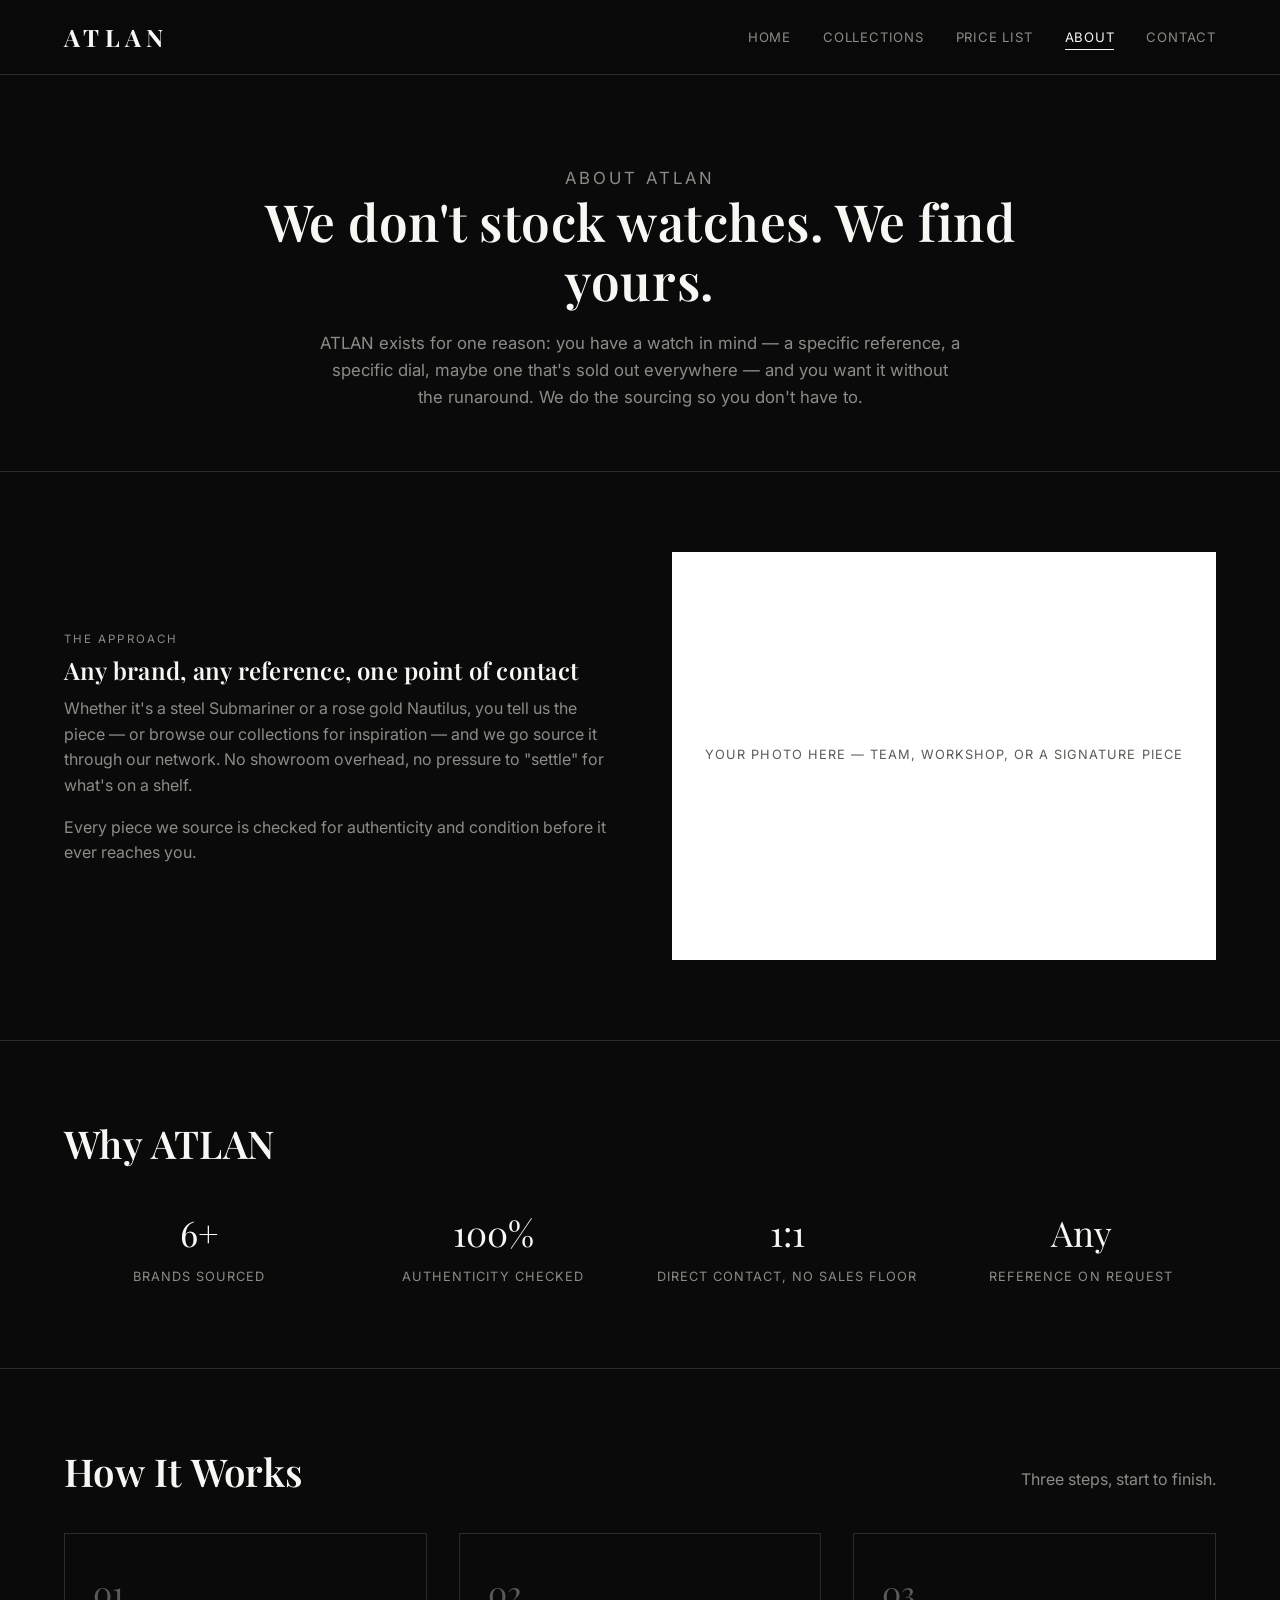
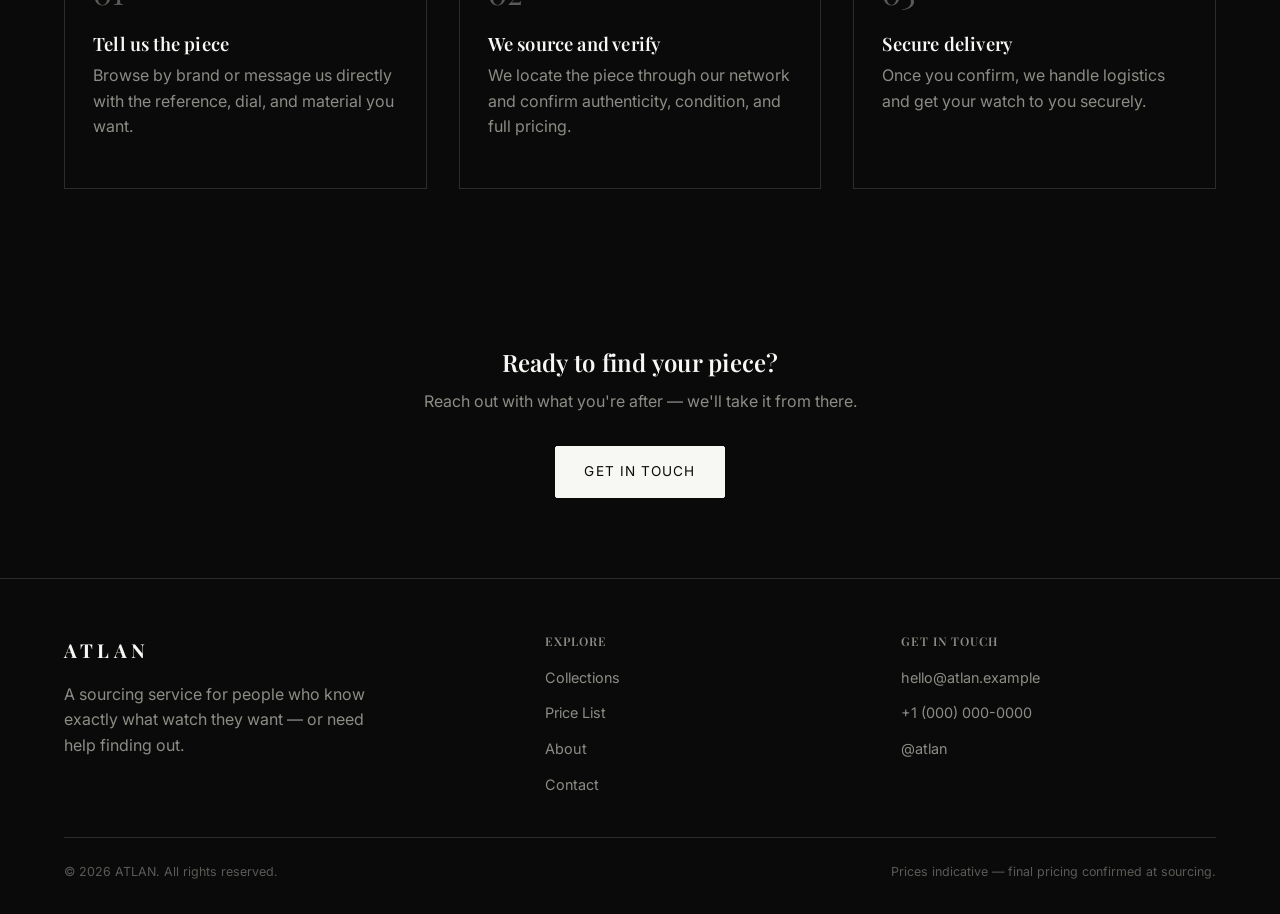
==== about.html @ c1b2b780 "Build ATLAN watch sourcing website Static HTML/CSS/JS site: home, per-brand catalog with price/mater" ====
<!DOCTYPE html>
<html lang="en">
<head>
<meta charset="UTF-8" />
<meta name="viewport" content="width=device-width, initial-scale=1.0" />
<title>About | ATLAN</title>
<meta name="description" content="ATLAN is a watch sourcing service — tell us the piece, we find it." />
<link rel="preconnect" href="https://fonts.googleapis.com" />
<link rel="preconnect" href="https://fonts.gstatic.com" crossorigin />
<link href="https://fonts.googleapis.com/css2?family=Playfair+Display:wght@600;700&family=Inter:wght@400;500;600&display=swap" rel="stylesheet" />
<link rel="stylesheet" href="css/style.css" />
</head>
<body data-page="about">

<header class="site-header">
  <nav class="nav">
    <a href="index.html" class="logo">ATLAN</a>
    <ul class="nav-links">
      <li><a href="index.html" data-nav="home">Home</a></li>
      <li><a href="catalog.html" data-nav="catalog">Collections</a></li>
      <li><a href="pricelist.html" data-nav="pricelist">Price List</a></li>
      <li><a href="about.html" data-nav="about">About</a></li>
      <li><a href="contact.html" data-nav="contact">Contact</a></li>
    </ul>
    <button class="nav-toggle" aria-label="Toggle menu" aria-expanded="false">&#9776;</button>
  </nav>
</header>

<main>
  <section class="about-hero">
    <div class="container">
      <p class="eyebrow">About ATLAN</p>
      <h1>We don't stock watches. We find yours.</h1>
      <p>ATLAN exists for one reason: you have a watch in mind — a specific reference, a specific dial, maybe one that's sold out everywhere — and you want it without the runaround. We do the sourcing so you don't have to.</p>
    </div>
  </section>

  <section>
    <div class="container">
      <div class="two-col">
        <div>
          <p class="eyebrow">The Approach</p>
          <h2>Any brand, any reference, one point of contact</h2>
          <p>Whether it's a steel Submariner or a rose gold Nautilus, you tell us the piece — or browse our collections for inspiration — and we go source it through our network. No showroom overhead, no pressure to "settle" for what's on a shelf.</p>
          <p>Every piece we source is checked for authenticity and condition before it ever reaches you.</p>
        </div>
        <div class="media-block">Your photo here — team, workshop, or a signature piece</div>
      </div>
    </div>
  </section>

  <section>
    <div class="container">
      <div class="section-head">
        <h2>Why ATLAN</h2>
      </div>
      <div class="trust-grid">
        <div>
          <div class="stat-num">6+</div>
          <div class="stat-label">Brands Sourced</div>
        </div>
        <div>
          <div class="stat-num">100%</div>
          <div class="stat-label">Authenticity Checked</div>
        </div>
        <div>
          <div class="stat-num">1:1</div>
          <div class="stat-label">Direct Contact, No Sales Floor</div>
        </div>
        <div>
          <div class="stat-num">Any</div>
          <div class="stat-label">Reference On Request</div>
        </div>
      </div>
    </div>
  </section>

  <section style="border-bottom:none;">
    <div class="container">
      <div class="section-head">
        <h2>How It Works</h2>
        <p>Three steps, start to finish.</p>
      </div>
      <div class="steps">
        <div class="step">
          <div class="step__num">01</div>
          <h3>Tell us the piece</h3>
          <p>Browse by brand or message us directly with the reference, dial, and material you want.</p>
        </div>
        <div class="step">
          <div class="step__num">02</div>
          <h3>We source and verify</h3>
          <p>We locate the piece through our network and confirm authenticity, condition, and full pricing.</p>
        </div>
        <div class="step">
          <div class="step__num">03</div>
          <h3>Secure delivery</h3>
          <p>Once you confirm, we handle logistics and get your watch to you securely.</p>
        </div>
      </div>
    </div>
  </section>

  <section style="text-align:center;border-bottom:none;">
    <div class="container">
      <h2>Ready to find your piece?</h2>
      <p style="max-width:480px;margin:0 auto 32px;">Reach out with what you're after — we'll take it from there.</p>
      <a href="contact.html" class="btn btn-solid">Get In Touch</a>
    </div>
  </section>
</main>

<footer class="site-footer">
  <div class="container">
    <div class="footer-grid">
      <div>
        <span class="logo" style="font-size:1.2rem;">ATLAN</span>
        <p style="margin-top:16px;max-width:320px;">A sourcing service for people who know exactly what watch they want — or need help finding out.</p>
      </div>
      <div>
        <h4>Explore</h4>
        <ul class="footer-links">
          <li><a href="catalog.html">Collections</a></li>
          <li><a href="pricelist.html">Price List</a></li>
          <li><a href="about.html">About</a></li>
          <li><a href="contact.html">Contact</a></li>
        </ul>
      </div>
      <div>
        <h4>Get in Touch</h4>
        <ul class="footer-links">
          <li><a data-site-email href="#"></a></li>
          <li><a data-site-phone href="#"></a></li>
          <li><a data-site-instagram href="#" target="_blank" rel="noopener"></a></li>
        </ul>
      </div>
    </div>
    <div class="footer-bottom">
      <span>&copy; <span data-site-year></span> ATLAN. All rights reserved.</span>
      <span>Prices indicative — final pricing confirmed at sourcing.</span>
    </div>
  </div>
</footer>

<script src="js/data.js"></script>
<script src="js/main.js"></script>
</body>
</html>
---- css/style.css ----
/* ============================================================
   ATLAN — stylesheet. Strict black & white palette to match the
   brand's Instagram identity (white text on black).
   ============================================================ */

:root {
  --black: #0a0a0a;
  --near-black: #141414;
  --charcoal: #1f1f1f;
  --line: #2c2c2c;
  --white: #f7f7f4;
  --pure-white: #ffffff;
  --grey-400: #8c8c86;
  --grey-600: #5a5a56;
  --max-width: 1200px;
  --radius: 2px;
  --font-display: "Playfair Display", Georgia, "Times New Roman", serif;
  --font-body: "Inter", -apple-system, BlinkMacSystemFont, "Segoe UI", sans-serif;
}

* {
  box-sizing: border-box;
}

html {
  scroll-behavior: smooth;
}

body {
  margin: 0;
  background: var(--black);
  color: var(--white);
  font-family: var(--font-body);
  font-size: 16px;
  line-height: 1.6;
  -webkit-font-smoothing: antialiased;
}

img,
svg {
  max-width: 100%;
  display: block;
}

a {
  color: inherit;
  text-decoration: none;
}

h1,
h2,
h3,
h4 {
  font-family: var(--font-display);
  font-weight: 600;
  line-height: 1.15;
  margin: 0 0 0.5em;
  letter-spacing: 0.01em;
}

p {
  margin: 0 0 1em;
  color: var(--grey-400);
}

.container {
  max-width: var(--max-width);
  margin: 0 auto;
  padding: 0 24px;
}

.eyebrow {
  text-transform: uppercase;
  letter-spacing: 0.18em;
  font-size: 0.72rem;
  color: var(--grey-400);
  margin-bottom: 0.75em;
}

.btn {
  display: inline-flex;
  align-items: center;
  gap: 8px;
  padding: 14px 28px;
  border: 1px solid var(--white);
  background: transparent;
  color: var(--white);
  font-family: var(--font-body);
  font-size: 0.85rem;
  letter-spacing: 0.08em;
  text-transform: uppercase;
  cursor: pointer;
  transition: background 0.2s ease, color 0.2s ease;
  border-radius: var(--radius);
}
.btn:hover {
  background: var(--white);
  color: var(--black);
}
.btn-solid {
  background: var(--white);
  color: var(--black);
}
.btn-solid:hover {
  background: var(--grey-400);
  border-color: var(--grey-400);
}
.btn-block {
  width: 100%;
  justify-content: center;
}

/* ---------------- Header / Nav ---------------- */

.site-header {
  position: sticky;
  top: 0;
  z-index: 50;
  background: rgba(10, 10, 10, 0.92);
  backdrop-filter: blur(6px);
  border-bottom: 1px solid var(--line);
}

.nav {
  display: flex;
  align-items: center;
  justify-content: space-between;
  padding: 18px 24px;
  max-width: var(--max-width);
  margin: 0 auto;
}

.logo {
  font-family: var(--font-display);
  font-size: 1.5rem;
  letter-spacing: 0.22em;
  font-weight: 700;
  color: var(--white);
}

.nav-links {
  display: flex;
  align-items: center;
  gap: 32px;
  list-style: none;
  margin: 0;
  padding: 0;
}

.nav-links a {
  font-size: 0.82rem;
  letter-spacing: 0.06em;
  text-transform: uppercase;
  color: var(--grey-400);
  padding-bottom: 4px;
  border-bottom: 1px solid transparent;
  transition: color 0.2s ease, border-color 0.2s ease;
}
.nav-links a:hover,
.nav-links a.is-active {
  color: var(--white);
  border-color: var(--white);
}

.nav-toggle {
  display: none;
  background: none;
  border: 1px solid var(--line);
  color: var(--white);
  width: 40px;
  height: 40px;
  align-items: center;
  justify-content: center;
  cursor: pointer;
}

/* ---------------- Hero ---------------- */

.hero {
  padding: 120px 24px 90px;
  text-align: center;
  border-bottom: 1px solid var(--line);
}

.hero__eyebrow {
  color: var(--grey-400);
  text-transform: uppercase;
  letter-spacing: 0.25em;
  font-size: 0.75rem;
  margin-bottom: 20px;
}

.hero h1 {
  font-size: clamp(2.4rem, 5vw, 4.2rem);
  max-width: 900px;
  margin: 0 auto 24px;
}

.hero p {
  max-width: 560px;
  margin: 0 auto 36px;
  font-size: 1.05rem;
}

.hero__actions {
  display: flex;
  gap: 16px;
  justify-content: center;
  flex-wrap: wrap;
}

/* ---------------- Sections ---------------- */

section {
  padding: 80px 0;
  border-bottom: 1px solid var(--line);
}
section:last-of-type {
  border-bottom: none;
}

.section-head {
  display: flex;
  align-items: flex-end;
  justify-content: space-between;
  gap: 24px;
  margin-bottom: 40px;
  flex-wrap: wrap;
}

.section-head h2 {
  font-size: clamp(1.8rem, 3vw, 2.4rem);
  margin: 0;
}

.section-head p {
  margin: 0;
  max-width: 460px;
}

/* ---------------- Brand grid ---------------- */

.brand-grid {
  display: grid;
  grid-template-columns: repeat(3, 1fr);
  gap: 1px;
  background: var(--line);
  border: 1px solid var(--line);
}

.brand-tile {
  background: var(--black);
  padding: 48px 32px;
  display: flex;
  flex-direction: column;
  gap: 10px;
  min-height: 200px;
  transition: background 0.25s ease;
}
.brand-tile:hover {
  background: var(--near-black);
}
.brand-tile__name {
  font-family: var(--font-display);
  font-size: 1.5rem;
  color: var(--white);
}
.brand-tile__blurb {
  color: var(--grey-400);
  font-size: 0.9rem;
  flex: 1;
}
.brand-tile__cta {
  font-size: 0.78rem;
  letter-spacing: 0.06em;
  text-transform: uppercase;
  color: var(--white);
  margin-top: auto;
}

/* ---------------- Watch cards ---------------- */

.watch-grid {
  display: grid;
  grid-template-columns: repeat(auto-fill, minmax(260px, 1fr));
  gap: 28px;
}

.watch-card {
  background: var(--near-black);
  border: 1px solid var(--line);
  overflow: hidden;
  display: flex;
  flex-direction: column;
}

.watch-card__media {
  background: var(--pure-white);
  aspect-ratio: 1 / 1;
  display: block;
  padding: 16px;
}

.watch-card__body {
  padding: 20px;
  flex: 1;
  display: flex;
  flex-direction: column;
}

.watch-card__brand {
  text-transform: uppercase;
  letter-spacing: 0.1em;
  font-size: 0.7rem;
  color: var(--grey-400);
  margin: 0 0 4px;
}

.watch-card__model {
  font-size: 1.1rem;
  margin: 0 0 8px;
}
.watch-card__model a:hover {
  text-decoration: underline;
}

.watch-card__meta {
  font-size: 0.82rem;
  color: var(--grey-400);
  margin: 0 0 12px;
}

.watch-card__price {
  margin: auto 0 0;
  font-family: var(--font-display);
  font-size: 1.15rem;
  color: var(--white);
}

/* ---------------- Process / about steps ---------------- */

.steps {
  display: grid;
  grid-template-columns: repeat(3, 1fr);
  gap: 32px;
}

.step {
  border: 1px solid var(--line);
  padding: 32px 28px;
}
.step__num {
  font-family: var(--font-display);
  font-size: 2rem;
  color: var(--grey-600);
  margin-bottom: 16px;
}
.step h3 {
  font-size: 1.15rem;
}

/* ---------------- Catalog layout ---------------- */

.catalog-hero {
  padding: 64px 0 32px;
  border-bottom: 1px solid var(--line);
}

.brand-nav {
  display: flex;
  gap: 10px;
  flex-wrap: wrap;
  margin-top: 24px;
}

.chip {
  border: 1px solid var(--line);
  padding: 8px 16px;
  font-size: 0.78rem;
  letter-spacing: 0.05em;
  text-transform: uppercase;
  color: var(--grey-400);
  border-radius: var(--radius);
}
.chip:hover {
  color: var(--white);
  border-color: var(--white);
}
.chip.is-active {
  background: var(--white);
  color: var(--black);
  border-color: var(--white);
}

.catalog-layout {
  display: grid;
  grid-template-columns: 260px 1fr;
  gap: 48px;
  align-items: start;
  padding-top: 48px;
}

.filters {
  position: sticky;
  top: 100px;
  border: 1px solid var(--line);
  padding: 24px;
}

.filters h4 {
  font-size: 0.75rem;
  text-transform: uppercase;
  letter-spacing: 0.1em;
  color: var(--grey-400);
  margin: 24px 0 12px;
}
.filters h4:first-child {
  margin-top: 0;
}

.filter-group {
  display: flex;
  flex-direction: column;
  gap: 10px;
}

.filter-option {
  display: flex;
  align-items: center;
  gap: 10px;
  font-size: 0.88rem;
  color: var(--grey-400);
  cursor: pointer;
}
.filter-option:hover {
  color: var(--white);
}
.filter-option input {
  accent-color: var(--white);
}
.filter-option .swatch {
  width: 14px;
  height: 14px;
  border-radius: 50%;
  border: 1px solid var(--line);
  display: inline-block;
}

.clear-filters {
  margin-top: 24px;
  background: none;
  border: none;
  color: var(--grey-400);
  text-decoration: underline;
  font-size: 0.82rem;
  cursor: pointer;
  padding: 0;
}
.clear-filters:hover {
  color: var(--white);
}

.catalog-toolbar {
  display: flex;
  align-items: center;
  justify-content: space-between;
  margin-bottom: 24px;
  gap: 16px;
  flex-wrap: wrap;
}

.result-count {
  font-size: 0.85rem;
  color: var(--grey-400);
}

select {
  background: var(--near-black);
  color: var(--white);
  border: 1px solid var(--line);
  padding: 10px 14px;
  font-family: var(--font-body);
  font-size: 0.85rem;
  border-radius: var(--radius);
}

.empty-state {
  border: 1px dashed var(--line);
  padding: 48px 24px;
  text-align: center;
  color: var(--grey-400);
}

/* ---------------- Watch detail ---------------- */

.watch-detail {
  display: grid;
  grid-template-columns: 1fr 1fr;
  gap: 64px;
  padding: 64px 0;
  align-items: start;
}

.watch-detail__media {
  background: var(--pure-white);
  padding: 40px;
  aspect-ratio: 1 / 1;
}

.watch-detail__brand {
  text-transform: uppercase;
  letter-spacing: 0.1em;
  font-size: 0.78rem;
  color: var(--grey-400);
}

.watch-detail h1 {
  font-size: clamp(1.9rem, 3vw, 2.6rem);
  margin: 8px 0 4px;
}

.watch-detail__reference {
  color: var(--grey-600);
  font-size: 0.85rem;
  margin-bottom: 24px;
}

.watch-detail__price {
  font-family: var(--font-display);
  font-size: 1.8rem;
  color: var(--white);
  margin-bottom: 24px;
}

.specs {
  display: grid;
  grid-template-columns: 1fr 1fr;
  gap: 16px 24px;
  margin: 24px 0 32px;
  padding: 24px 0;
  border-top: 1px solid var(--line);
  border-bottom: 1px solid var(--line);
}
.specs dt {
  font-size: 0.7rem;
  text-transform: uppercase;
  letter-spacing: 0.08em;
  color: var(--grey-600);
  margin-bottom: 4px;
}
.specs dd {
  margin: 0;
  color: var(--white);
  font-size: 0.95rem;
}

.watch-detail__note {
  font-size: 0.82rem;
  color: var(--grey-600);
  border-left: 2px solid var(--line);
  padding-left: 14px;
  margin-top: 28px;
}

/* ---------------- Price list ---------------- */

.price-toolbar {
  display: flex;
  gap: 16px;
  flex-wrap: wrap;
  margin-bottom: 32px;
  align-items: center;
}

.price-toolbar input[type="text"] {
  background: var(--near-black);
  border: 1px solid var(--line);
  color: var(--white);
  padding: 10px 14px;
  font-family: var(--font-body);
  font-size: 0.85rem;
  border-radius: var(--radius);
  min-width: 220px;
  flex: 1;
}

.price-table-wrap {
  overflow-x: auto;
  border: 1px solid var(--line);
}

table.price-table {
  width: 100%;
  border-collapse: collapse;
  min-width: 700px;
}

.price-table th,
.price-table td {
  text-align: left;
  padding: 14px 18px;
  border-bottom: 1px solid var(--line);
  font-size: 0.9rem;
}

.price-table th {
  text-transform: uppercase;
  letter-spacing: 0.06em;
  font-size: 0.7rem;
  color: var(--grey-400);
  background: var(--near-black);
}

.price-table td.num {
  text-align: right;
  font-family: var(--font-display);
  color: var(--white);
}

.price-table tbody tr:hover {
  background: var(--near-black);
}

.price-note {
  margin-top: 24px;
  font-size: 0.82rem;
  color: var(--grey-600);
}

/* ---------------- About ---------------- */

.about-hero {
  padding: 90px 0 60px;
  text-align: center;
  border-bottom: 1px solid var(--line);
}
.about-hero h1 {
  font-size: clamp(2.2rem, 4vw, 3.4rem);
  max-width: 800px;
  margin: 0 auto 20px;
}
.about-hero p {
  max-width: 640px;
  margin: 0 auto;
  font-size: 1.05rem;
}

.two-col {
  display: grid;
  grid-template-columns: 1fr 1fr;
  gap: 64px;
  align-items: center;
}
.two-col img,
.two-col .media-block {
  background: var(--pure-white);
  aspect-ratio: 4 / 3;
}
.media-block {
  display: flex;
  align-items: center;
  justify-content: center;
  color: var(--grey-600);
  font-size: 0.8rem;
  text-transform: uppercase;
  letter-spacing: 0.08em;
  text-align: center;
  padding: 24px;
}

.trust-grid {
  display: grid;
  grid-template-columns: repeat(4, 1fr);
  gap: 24px;
  text-align: center;
}
.trust-grid .stat-num {
  font-family: var(--font-display);
  font-size: 2.2rem;
  color: var(--white);
}
.trust-grid .stat-label {
  font-size: 0.8rem;
  text-transform: uppercase;
  letter-spacing: 0.08em;
  color: var(--grey-400);
  margin-top: 6px;
}

/* ---------------- Contact ---------------- */

.contact-layout {
  display: grid;
  grid-template-columns: 1fr 1.2fr;
  gap: 64px;
  padding: 80px 0;
}

.contact-info h1 {
  font-size: clamp(1.9rem, 3vw, 2.6rem);
}

.contact-channels {
  margin-top: 32px;
  display: flex;
  flex-direction: column;
  gap: 20px;
}
.contact-channel {
  border-top: 1px solid var(--line);
  padding-top: 16px;
}
.contact-channel h4 {
  font-size: 0.75rem;
  text-transform: uppercase;
  letter-spacing: 0.08em;
  color: var(--grey-400);
  margin-bottom: 6px;
}
.contact-channel a,
.contact-channel span {
  font-size: 1.05rem;
  color: var(--white);
}
.contact-channel a:hover {
  text-decoration: underline;
}

.form-grid {
  display: grid;
  grid-template-columns: 1fr 1fr;
  gap: 20px;
}
.form-grid .full {
  grid-column: 1 / -1;
}

.field {
  display: flex;
  flex-direction: column;
  gap: 8px;
}
.field label {
  font-size: 0.78rem;
  text-transform: uppercase;
  letter-spacing: 0.06em;
  color: var(--grey-400);
}
.field input,
.field textarea,
.field select {
  background: var(--near-black);
  border: 1px solid var(--line);
  color: var(--white);
  padding: 12px 14px;
  font-family: var(--font-body);
  font-size: 0.95rem;
  border-radius: var(--radius);
  resize: vertical;
}
.field input:focus,
.field textarea:focus,
.field select:focus {
  outline: 1px solid var(--white);
}

.form-success {
  margin-top: 16px;
  padding: 14px 18px;
  border: 1px solid var(--line);
  background: var(--near-black);
  font-size: 0.9rem;
  color: var(--white);
}

/* ---------------- Footer ---------------- */

.site-footer {
  border-top: 1px solid var(--line);
  padding: 56px 0 32px;
}

.footer-grid {
  display: grid;
  grid-template-columns: 1.4fr 1fr 1fr;
  gap: 40px;
  margin-bottom: 40px;
}

.footer-grid h4 {
  font-size: 0.75rem;
  text-transform: uppercase;
  letter-spacing: 0.08em;
  color: var(--grey-400);
  margin-bottom: 16px;
}

.footer-links {
  list-style: none;
  padding: 0;
  margin: 0;
  display: flex;
  flex-direction: column;
  gap: 10px;
}
.footer-links a {
  color: var(--grey-400);
  font-size: 0.9rem;
}
.footer-links a:hover {
  color: var(--white);
}

.footer-bottom {
  border-top: 1px solid var(--line);
  padding-top: 24px;
  display: flex;
  justify-content: space-between;
  flex-wrap: wrap;
  gap: 12px;
  font-size: 0.78rem;
  color: var(--grey-600);
}

/* ---------------- Responsive ---------------- */

@media (max-width: 900px) {
  .brand-grid {
    grid-template-columns: repeat(2, 1fr);
  }
  .steps {
    grid-template-columns: 1fr;
  }
  .catalog-layout {
    grid-template-columns: 1fr;
  }
  .filters {
    position: static;
  }
  .watch-detail {
    grid-template-columns: 1fr;
    gap: 32px;
  }
  .two-col {
    grid-template-columns: 1fr;
    gap: 32px;
  }
  .trust-grid {
    grid-template-columns: repeat(2, 1fr);
    gap: 32px;
  }
  .contact-layout {
    grid-template-columns: 1fr;
    gap: 40px;
  }
  .footer-grid {
    grid-template-columns: 1fr;
  }
}

@media (max-width: 640px) {
  .nav-toggle {
    display: flex;
  }
  .nav-links {
    position: absolute;
    top: 100%;
    left: 0;
    right: 0;
    background: var(--black);
    border-bottom: 1px solid var(--line);
    flex-direction: column;
    align-items: flex-start;
    gap: 0;
    max-height: 0;
    overflow: hidden;
    transition: max-height 0.25s ease;
  }
  .nav-links.is-open {
    max-height: 400px;
  }
  .nav-links a {
    width: 100%;
    padding: 16px 24px;
    border-bottom: 1px solid var(--line);
  }
  .brand-grid {
    grid-template-columns: 1fr;
  }
  .form-grid {
    grid-template-columns: 1fr;
  }
}
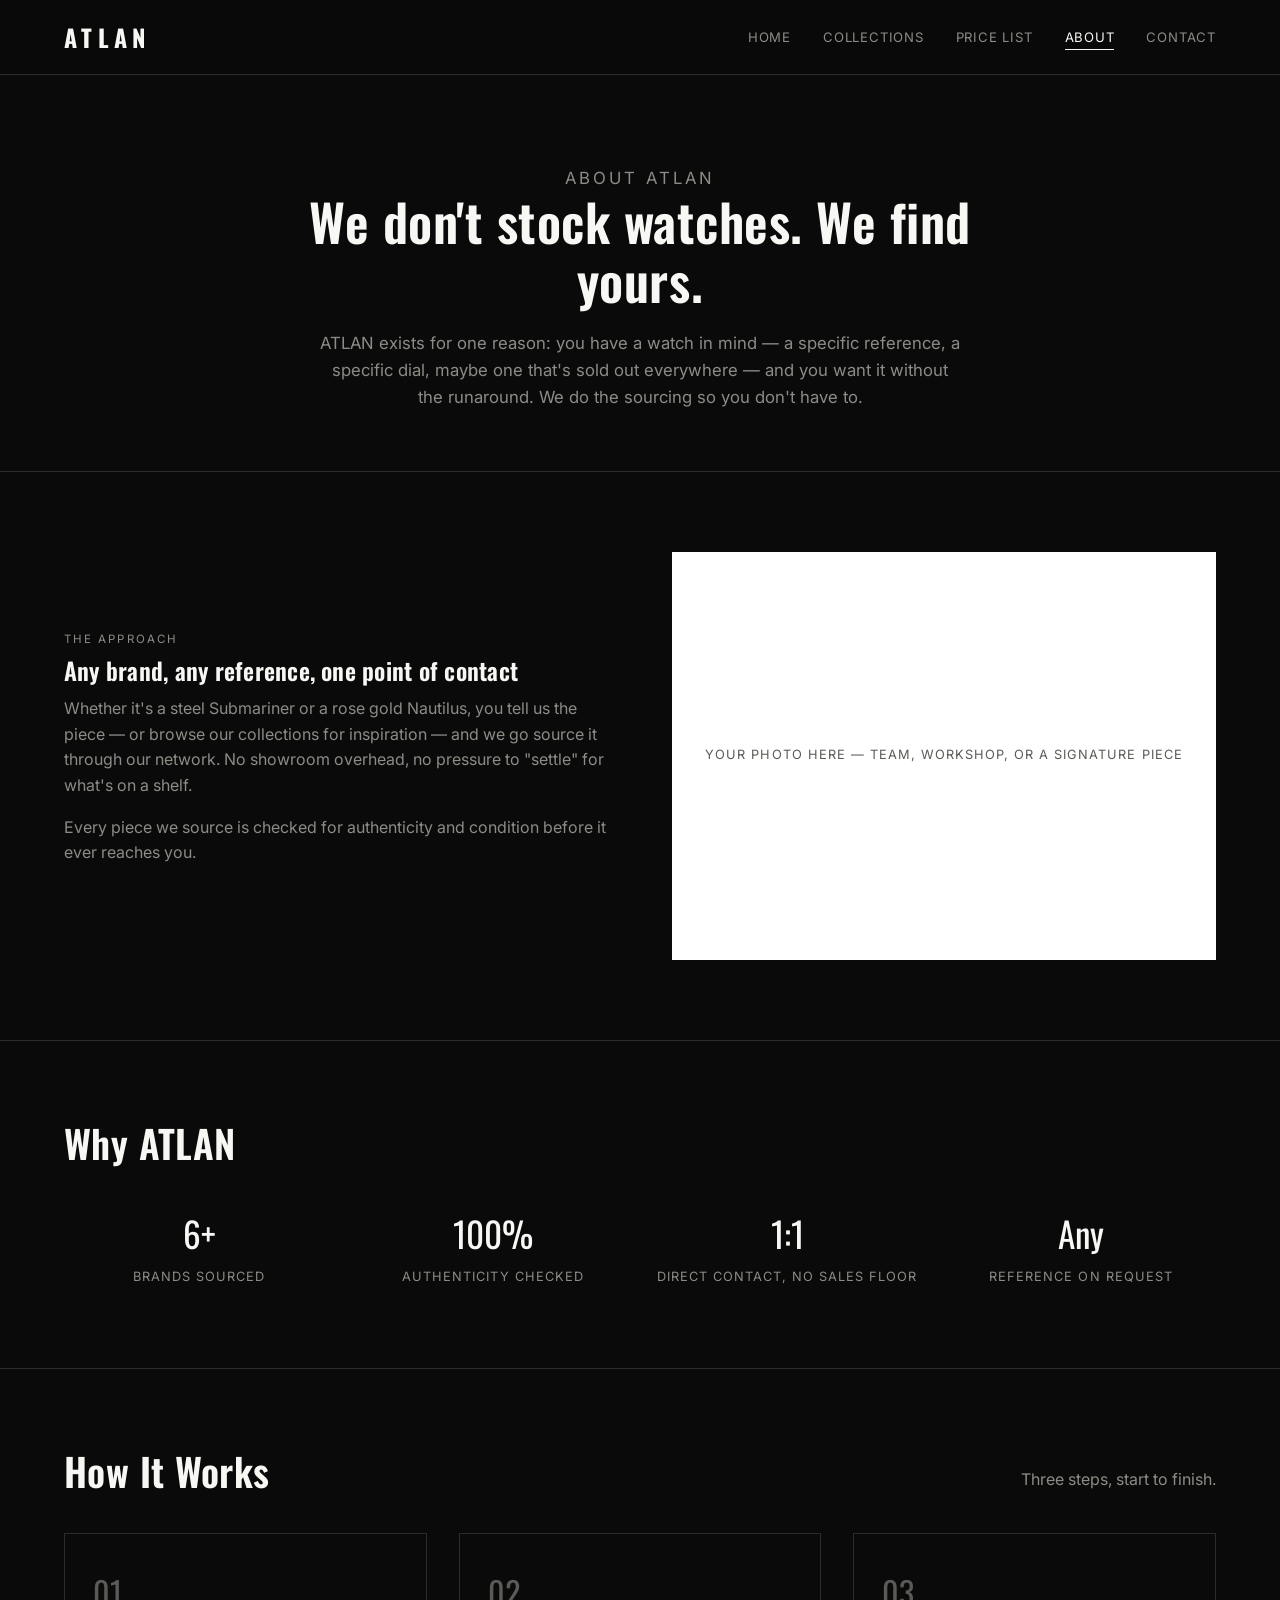
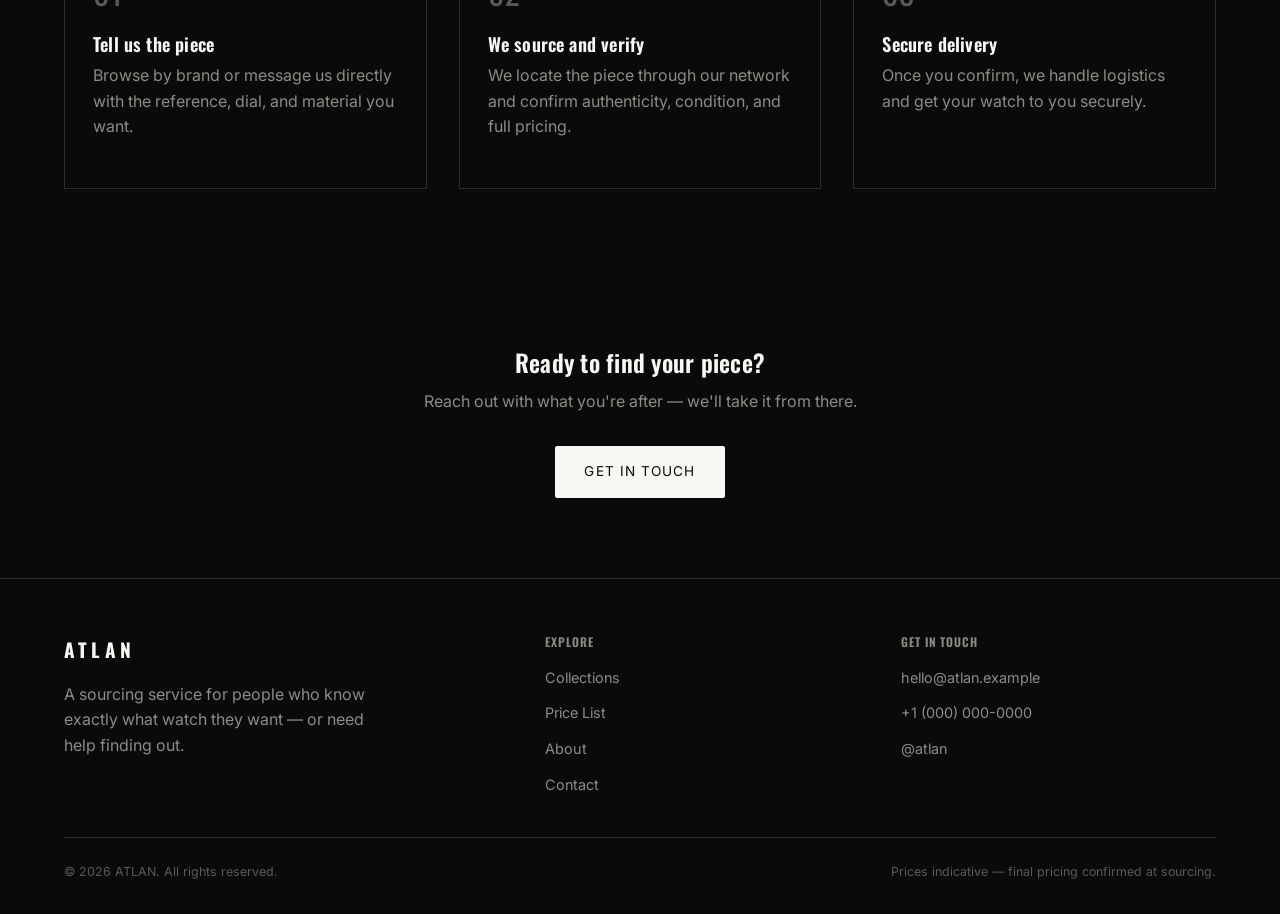
==== commit 355f3c04: "Restyle with bolder condensed font and punchier hero copy Swap Playfair Display for Oswald across he" ====
--- a/about.html
+++ b/about.html
@@ -7,7 +7,7 @@
 <meta name="description" content="ATLAN is a watch sourcing service — tell us the piece, we find it." />
 <link rel="preconnect" href="https://fonts.googleapis.com" />
 <link rel="preconnect" href="https://fonts.gstatic.com" crossorigin />
-<link href="https://fonts.googleapis.com/css2?family=Playfair+Display:wght@600;700&family=Inter:wght@400;500;600&display=swap" rel="stylesheet" />
+<link href="https://fonts.googleapis.com/css2?family=Oswald:wght@500;600;700&family=Inter:wght@400;500;600&display=swap" rel="stylesheet" />
 <link rel="stylesheet" href="css/style.css" />
 </head>
 <body data-page="about">
--- a/css/style.css
+++ b/css/style.css
@@ -14,7 +14,7 @@
   --grey-600: #5a5a56;
   --max-width: 1200px;
   --radius: 2px;
-  --font-display: "Playfair Display", Georgia, "Times New Roman", serif;
+  --font-display: "Oswald", "Arial Narrow", Impact, sans-serif;
   --font-body: "Inter", -apple-system, BlinkMacSystemFont, "Segoe UI", sans-serif;
 }
 
@@ -197,7 +197,7 @@
 }
 
 .hero p {
-  max-width: 560px;
+  max-width: 720px;
   margin: 0 auto 36px;
   font-size: 1.05rem;
 }
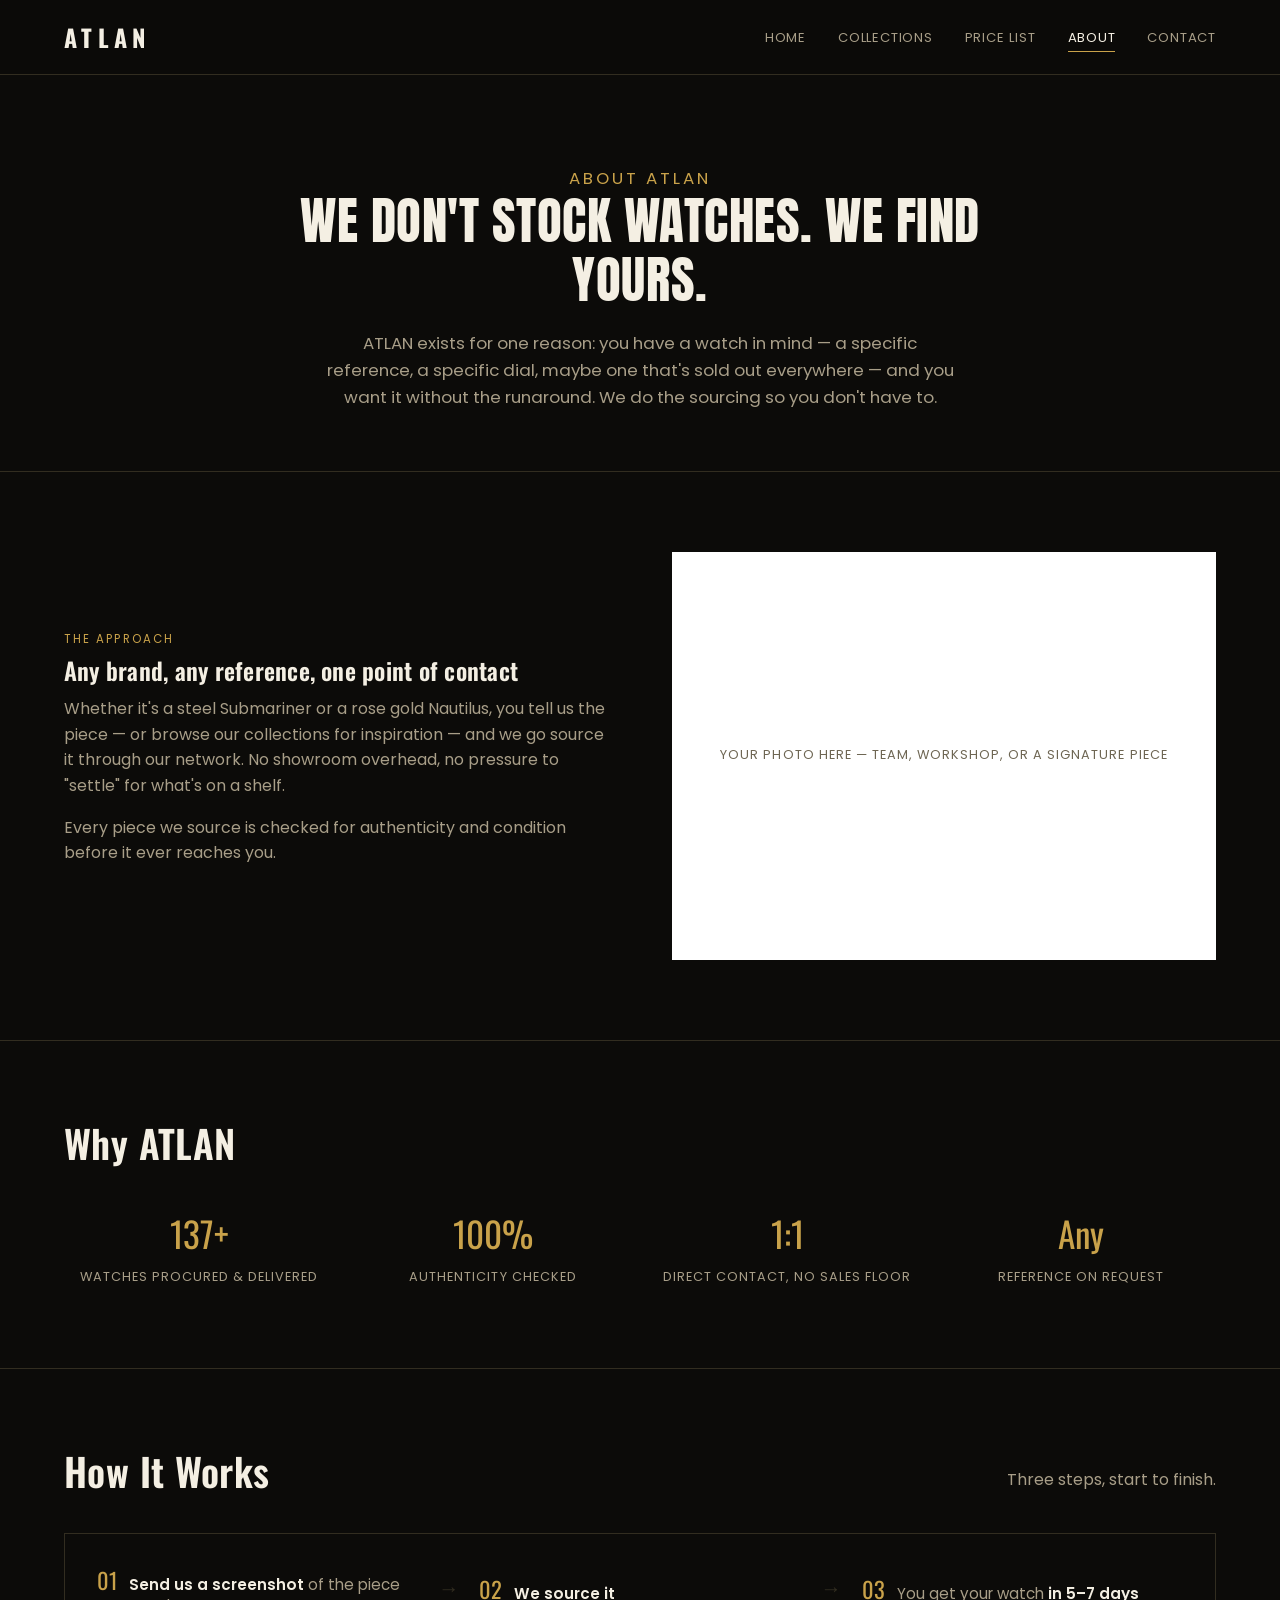
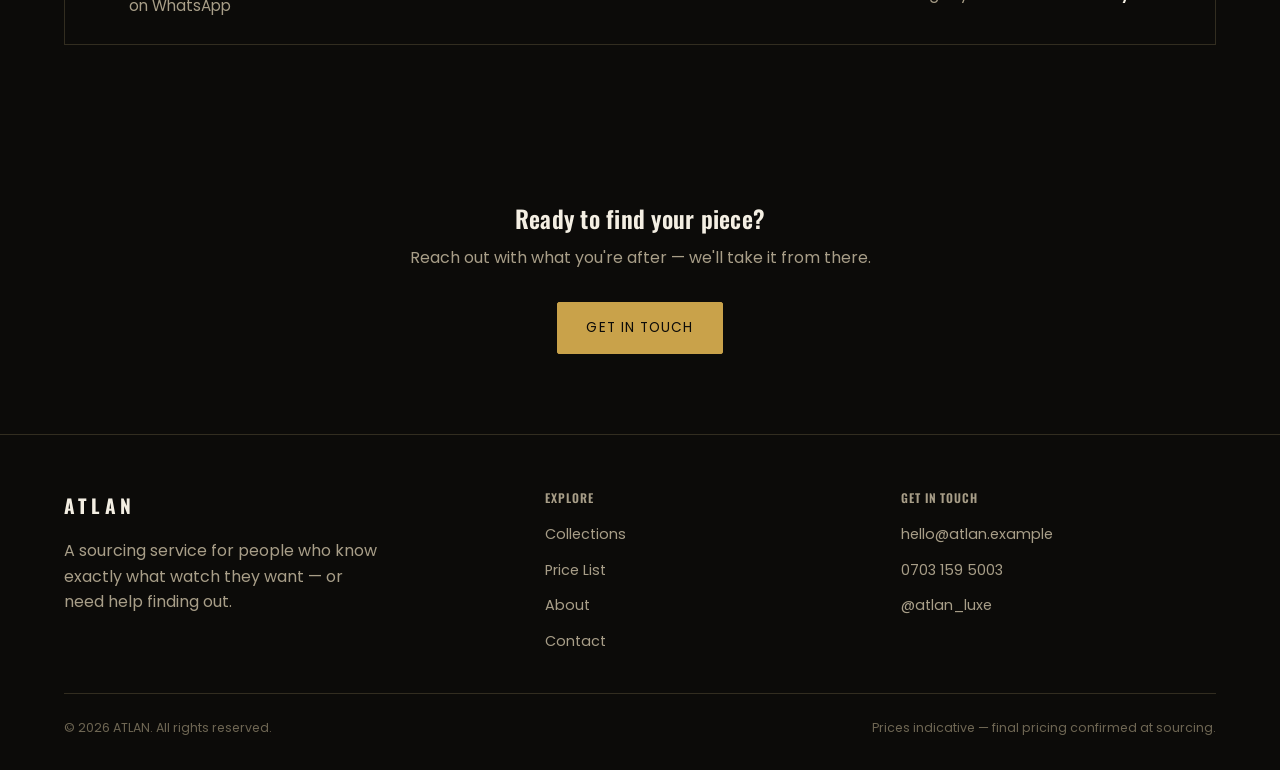
==== commit d68f59c2: "Real contact info, horizontal steps, dropdown filters, bolder type - Wire WhatsApp/call number (2347" ====
--- a/about.html
+++ b/about.html
@@ -7,7 +7,7 @@
 <meta name="description" content="ATLAN is a watch sourcing service — tell us the piece, we find it." />
 <link rel="preconnect" href="https://fonts.googleapis.com" />
 <link rel="preconnect" href="https://fonts.gstatic.com" crossorigin />
-<link href="https://fonts.googleapis.com/css2?family=Oswald:wght@500;600;700&family=Inter:wght@400;500;600&display=swap" rel="stylesheet" />
+<link href="https://fonts.googleapis.com/css2?family=Oswald:wght@500;600;700&family=Anton&family=Poppins:wght@400;500;600;700&display=swap" rel="stylesheet" />
 <link rel="stylesheet" href="css/style.css" />
 </head>
 <body data-page="about">
@@ -56,8 +56,8 @@
       </div>
       <div class="trust-grid">
         <div>
-          <div class="stat-num">6+</div>
-          <div class="stat-label">Brands Sourced</div>
+          <div class="stat-num">137+</div>
+          <div class="stat-label">Watches Procured &amp; Delivered</div>
         </div>
         <div>
           <div class="stat-num">100%</div>
@@ -81,21 +81,20 @@
         <h2>How It Works</h2>
         <p>Three steps, start to finish.</p>
       </div>
-      <div class="steps">
-        <div class="step">
-          <div class="step__num">01</div>
-          <h3>Tell us the piece</h3>
-          <p>Browse by brand or message us directly with the reference, dial, and material you want.</p>
+      <div class="steps-row">
+        <div class="step-line">
+          <span class="step-line__num">01</span>
+          <span class="step-line__text"><strong>Send us a screenshot</strong> of the piece on WhatsApp</span>
         </div>
-        <div class="step">
-          <div class="step__num">02</div>
-          <h3>We source and verify</h3>
-          <p>We locate the piece through our network and confirm authenticity, condition, and full pricing.</p>
+        <span class="step-line__arrow">&rarr;</span>
+        <div class="step-line">
+          <span class="step-line__num">02</span>
+          <span class="step-line__text"><strong>We source it</strong></span>
         </div>
-        <div class="step">
-          <div class="step__num">03</div>
-          <h3>Secure delivery</h3>
-          <p>Once you confirm, we handle logistics and get your watch to you securely.</p>
+        <span class="step-line__arrow">&rarr;</span>
+        <div class="step-line">
+          <span class="step-line__num">03</span>
+          <span class="step-line__text">You get your watch <strong>in 5–7 days</strong></span>
         </div>
       </div>
     </div>
@@ -105,7 +104,7 @@
     <div class="container">
       <h2>Ready to find your piece?</h2>
       <p style="max-width:480px;margin:0 auto 32px;">Reach out with what you're after — we'll take it from there.</p>
-      <a href="contact.html" class="btn btn-solid">Get In Touch</a>
+      <a data-whatsapp-link href="#" target="_blank" rel="noopener" class="btn btn-solid">Get In Touch</a>
     </div>
   </section>
 </main>
--- a/css/style.css
+++ b/css/style.css
@@ -1,21 +1,26 @@
 /* ============================================================
-   ATLAN — stylesheet. Strict black & white palette to match the
-   brand's Instagram identity (white text on black).
+   ATLAN — stylesheet. Warm charcoal base with an antique-gold
+   accent — evokes the gold/steel case tones of the watches
+   themselves rather than a flat black & white brand palette.
    ============================================================ */
 
 :root {
-  --black: #0a0a0a;
-  --near-black: #141414;
-  --charcoal: #1f1f1f;
-  --line: #2c2c2c;
-  --white: #f7f7f4;
+  --black: #0c0b09;
+  --near-black: #17150f;
+  --charcoal: #221f18;
+  --line: #322d20;
+  --white: #f4efe3;
   --pure-white: #ffffff;
-  --grey-400: #8c8c86;
-  --grey-600: #5a5a56;
+  --grey-400: #a89e88;
+  --grey-600: #6e6653;
+  --gold: #c9a24a;
+  --gold-light: #e3c479;
+  --gold-dark: #8a6d2c;
   --max-width: 1200px;
   --radius: 2px;
   --font-display: "Oswald", "Arial Narrow", Impact, sans-serif;
-  --font-body: "Inter", -apple-system, BlinkMacSystemFont, "Segoe UI", sans-serif;
+  --font-punch: "Anton", "Arial Narrow", Impact, sans-serif;
+  --font-body: "Poppins", -apple-system, BlinkMacSystemFont, "Segoe UI", sans-serif;
 }
 
 * {
@@ -73,7 +78,7 @@
   text-transform: uppercase;
   letter-spacing: 0.18em;
   font-size: 0.72rem;
-  color: var(--grey-400);
+  color: var(--gold);
   margin-bottom: 0.75em;
 }
 
@@ -82,9 +87,9 @@
   align-items: center;
   gap: 8px;
   padding: 14px 28px;
-  border: 1px solid var(--white);
+  border: 1px solid var(--gold);
   background: transparent;
-  color: var(--white);
+  color: var(--gold);
   font-family: var(--font-body);
   font-size: 0.85rem;
   letter-spacing: 0.08em;
@@ -94,16 +99,17 @@
   border-radius: var(--radius);
 }
 .btn:hover {
-  background: var(--white);
+  background: var(--gold);
   color: var(--black);
 }
 .btn-solid {
-  background: var(--white);
+  background: var(--gold);
   color: var(--black);
+  border-color: var(--gold);
 }
 .btn-solid:hover {
-  background: var(--grey-400);
-  border-color: var(--grey-400);
+  background: var(--gold-light);
+  border-color: var(--gold-light);
 }
 .btn-block {
   width: 100%;
@@ -116,7 +122,7 @@
   position: sticky;
   top: 0;
   z-index: 50;
-  background: rgba(10, 10, 10, 0.92);
+  background: rgba(12, 11, 9, 0.92);
   backdrop-filter: blur(6px);
   border-bottom: 1px solid var(--line);
 }
@@ -159,7 +165,7 @@
 .nav-links a:hover,
 .nav-links a.is-active {
   color: var(--white);
-  border-color: var(--white);
+  border-color: var(--gold);
 }
 
 .nav-toggle {
@@ -177,13 +183,50 @@
 /* ---------------- Hero ---------------- */
 
 .hero {
+  position: relative;
   padding: 120px 24px 90px;
   text-align: center;
   border-bottom: 1px solid var(--line);
+  overflow: hidden;
+}
+.hero::before {
+  content: "";
+  position: absolute;
+  inset: -20%;
+  background:
+    radial-gradient(circle at 15% 20%, rgba(11, 93, 63, 0.4), transparent 42%),
+    radial-gradient(circle at 85% 18%, rgba(28, 63, 102, 0.4), transparent 42%),
+    radial-gradient(circle at 78% 82%, rgba(110, 42, 58, 0.35), transparent 42%),
+    radial-gradient(circle at 20% 85%, rgba(194, 91, 31, 0.3), transparent 42%),
+    radial-gradient(circle at 50% 50%, rgba(31, 122, 140, 0.25), transparent 48%);
+  filter: blur(70px);
+  z-index: 0;
+  pointer-events: none;
+  animation: drift 22s ease-in-out infinite alternate;
+}
+@keyframes drift {
+  0% {
+    transform: translate(0, 0) scale(1);
+  }
+  100% {
+    transform: translate(-3%, 2%) scale(1.08);
+  }
+}
+.hero .container {
+  position: relative;
+  z-index: 1;
+}
+
+.hero h1,
+.about-hero h1 {
+  font-family: var(--font-punch);
+  text-transform: uppercase;
+  font-weight: 400;
+  letter-spacing: 0.01em;
 }
 
 .hero__eyebrow {
-  color: var(--grey-400);
+  color: var(--gold);
   text-transform: uppercase;
   letter-spacing: 0.25em;
   font-size: 0.75rem;
@@ -250,6 +293,7 @@
 
 .brand-tile {
   background: var(--black);
+  border-top: 3px solid var(--accent, var(--gold));
   padding: 48px 32px;
   display: flex;
   flex-direction: column;
@@ -258,7 +302,7 @@
   transition: background 0.25s ease;
 }
 .brand-tile:hover {
-  background: var(--near-black);
+  background: color-mix(in srgb, var(--accent, var(--gold)) 14%, var(--near-black));
 }
 .brand-tile__name {
   font-family: var(--font-display);
@@ -274,7 +318,7 @@
   font-size: 0.78rem;
   letter-spacing: 0.06em;
   text-transform: uppercase;
-  color: var(--white);
+  color: var(--gold);
   margin-top: auto;
 }
 
@@ -289,9 +333,15 @@
 .watch-card {
   background: var(--near-black);
   border: 1px solid var(--line);
+  border-top: 4px solid var(--accent, var(--gold));
   overflow: hidden;
   display: flex;
   flex-direction: column;
+  transition: transform 0.2s ease, box-shadow 0.2s ease;
+}
+.watch-card:hover {
+  transform: translateY(-3px);
+  box-shadow: 0 12px 24px -8px color-mix(in srgb, var(--accent, var(--gold)) 45%, transparent);
 }
 
 .watch-card__media {
@@ -334,29 +384,49 @@
   margin: auto 0 0;
   font-family: var(--font-display);
   font-size: 1.15rem;
-  color: var(--white);
-}
-
-/* ---------------- Process / about steps ---------------- */
-
-.steps {
-  display: grid;
-  grid-template-columns: repeat(3, 1fr);
-  gap: 32px;
-}
-
-.step {
-  border: 1px solid var(--line);
-  padding: 32px 28px;
-}
-.step__num {
+  color: var(--gold);
+}
+
+/* ---------------- Process steps (horizontal strip) ---------------- */
+
+.steps-row {
+  display: flex;
+  align-items: center;
+  flex-wrap: wrap;
+  gap: 20px;
+  border: 1px solid var(--line);
+  padding: 28px 32px;
+}
+
+.step-line {
+  display: flex;
+  align-items: baseline;
+  gap: 12px;
+  flex: 1;
+  min-width: 200px;
+}
+
+.step-line__num {
   font-family: var(--font-display);
-  font-size: 2rem;
-  color: var(--grey-600);
-  margin-bottom: 16px;
-}
-.step h3 {
-  font-size: 1.15rem;
+  font-size: 1.4rem;
+  color: var(--gold);
+  flex-shrink: 0;
+}
+
+.step-line__text {
+  color: var(--grey-400);
+  font-size: 0.95rem;
+  line-height: 1.4;
+}
+.step-line__text strong {
+  color: var(--white);
+  font-weight: 600;
+}
+
+.step-line__arrow {
+  color: var(--line);
+  font-size: 1.3rem;
+  flex-shrink: 0;
 }
 
 /* ---------------- Catalog layout ---------------- */
@@ -383,45 +453,86 @@
   border-radius: var(--radius);
 }
 .chip:hover {
-  color: var(--white);
-  border-color: var(--white);
+  color: var(--accent, var(--gold));
+  border-color: var(--accent, var(--gold));
 }
 .chip.is-active {
-  background: var(--white);
-  color: var(--black);
-  border-color: var(--white);
-}
-
-.catalog-layout {
-  display: grid;
-  grid-template-columns: 260px 1fr;
-  gap: 48px;
-  align-items: start;
+  background: var(--accent, var(--gold));
+  color: var(--white);
+  border-color: var(--accent, var(--gold));
+}
+
+.brand-accent-bar {
+  display: block;
+  width: 48px;
+  height: 4px;
+  background: var(--gold);
+  margin-bottom: 18px;
+}
+
+.filter-bar {
+  display: flex;
+  align-items: center;
+  gap: 12px;
+  flex-wrap: wrap;
   padding-top: 48px;
-}
-
-.filters {
-  position: sticky;
-  top: 100px;
-  border: 1px solid var(--line);
-  padding: 24px;
-}
-
-.filters h4 {
-  font-size: 0.75rem;
-  text-transform: uppercase;
-  letter-spacing: 0.1em;
-  color: var(--grey-400);
-  margin: 24px 0 12px;
-}
-.filters h4:first-child {
-  margin-top: 0;
-}
-
-.filter-group {
-  display: flex;
+  margin-bottom: 32px;
+  position: relative;
+  z-index: 5;
+}
+
+.filter-dropdown {
+  position: relative;
+}
+
+.filter-dropdown__btn {
+  display: flex;
+  align-items: center;
+  gap: 8px;
+  background: var(--near-black);
+  border: 1px solid var(--line);
+  color: var(--grey-400);
+  padding: 12px 18px;
+  font-family: var(--font-body);
+  font-size: 0.85rem;
+  letter-spacing: 0.03em;
+  text-transform: uppercase;
+  cursor: pointer;
+  border-radius: var(--radius);
+  transition: color 0.2s ease, border-color 0.2s ease;
+}
+.filter-dropdown__btn .caret {
+  font-size: 0.65rem;
+  transition: transform 0.2s ease;
+}
+.filter-dropdown:hover .filter-dropdown__btn,
+.filter-dropdown.is-open .filter-dropdown__btn {
+  color: var(--white);
+  border-color: var(--gold);
+}
+.filter-dropdown.has-selection .filter-dropdown__btn {
+  color: var(--gold);
+  border-color: var(--gold);
+}
+.filter-dropdown.is-open .caret {
+  transform: rotate(180deg);
+}
+
+.filter-dropdown__panel {
+  display: none;
   flex-direction: column;
   gap: 10px;
+  position: absolute;
+  top: calc(100% + 8px);
+  left: 0;
+  min-width: 220px;
+  background: var(--near-black);
+  border: 1px solid var(--line);
+  padding: 18px;
+  z-index: 20;
+}
+.filter-dropdown.is-open .filter-dropdown__panel {
+  display: flex;
 }
 
 .filter-option {
@@ -436,7 +547,7 @@
   color: var(--white);
 }
 .filter-option input {
-  accent-color: var(--white);
+  accent-color: var(--gold);
 }
 .filter-option .swatch {
   width: 14px;
@@ -447,14 +558,13 @@
 }
 
 .clear-filters {
-  margin-top: 24px;
   background: none;
   border: none;
   color: var(--grey-400);
   text-decoration: underline;
   font-size: 0.82rem;
   cursor: pointer;
-  padding: 0;
+  padding: 12px 4px;
 }
 .clear-filters:hover {
   color: var(--white);
@@ -528,7 +638,7 @@
 .watch-detail__price {
   font-family: var(--font-display);
   font-size: 1.8rem;
-  color: var(--white);
+  color: var(--gold);
   margin-bottom: 24px;
 }
 
@@ -614,7 +724,7 @@
 .price-table td.num {
   text-align: right;
   font-family: var(--font-display);
-  color: var(--white);
+  color: var(--gold);
 }
 
 .price-table tbody tr:hover {
@@ -677,7 +787,7 @@
 .trust-grid .stat-num {
   font-family: var(--font-display);
   font-size: 2.2rem;
-  color: var(--white);
+  color: var(--gold);
 }
 .trust-grid .stat-label {
   font-size: 0.8rem;
@@ -761,7 +871,7 @@
 .field input:focus,
 .field textarea:focus,
 .field select:focus {
-  outline: 1px solid var(--white);
+  outline: 1px solid var(--gold);
 }
 
 .form-success {
@@ -822,20 +932,40 @@
   color: var(--grey-600);
 }
 
+/* ---------------- Scroll reveal ---------------- */
+
+.reveal {
+  opacity: 0;
+  transform: translateY(20px);
+  transition: opacity 0.7s ease, transform 0.7s ease;
+}
+.reveal.is-visible {
+  opacity: 1;
+  transform: translateY(0);
+}
+@media (prefers-reduced-motion: reduce) {
+  .reveal {
+    opacity: 1;
+    transform: none;
+    transition: none;
+  }
+  .hero::before {
+    animation: none;
+  }
+}
+
 /* ---------------- Responsive ---------------- */
 
 @media (max-width: 900px) {
   .brand-grid {
     grid-template-columns: repeat(2, 1fr);
   }
-  .steps {
-    grid-template-columns: 1fr;
-  }
-  .catalog-layout {
-    grid-template-columns: 1fr;
-  }
-  .filters {
-    position: static;
+  .steps-row {
+    flex-direction: column;
+    align-items: flex-start;
+  }
+  .step-line__arrow {
+    display: none;
   }
   .watch-detail {
     grid-template-columns: 1fr;
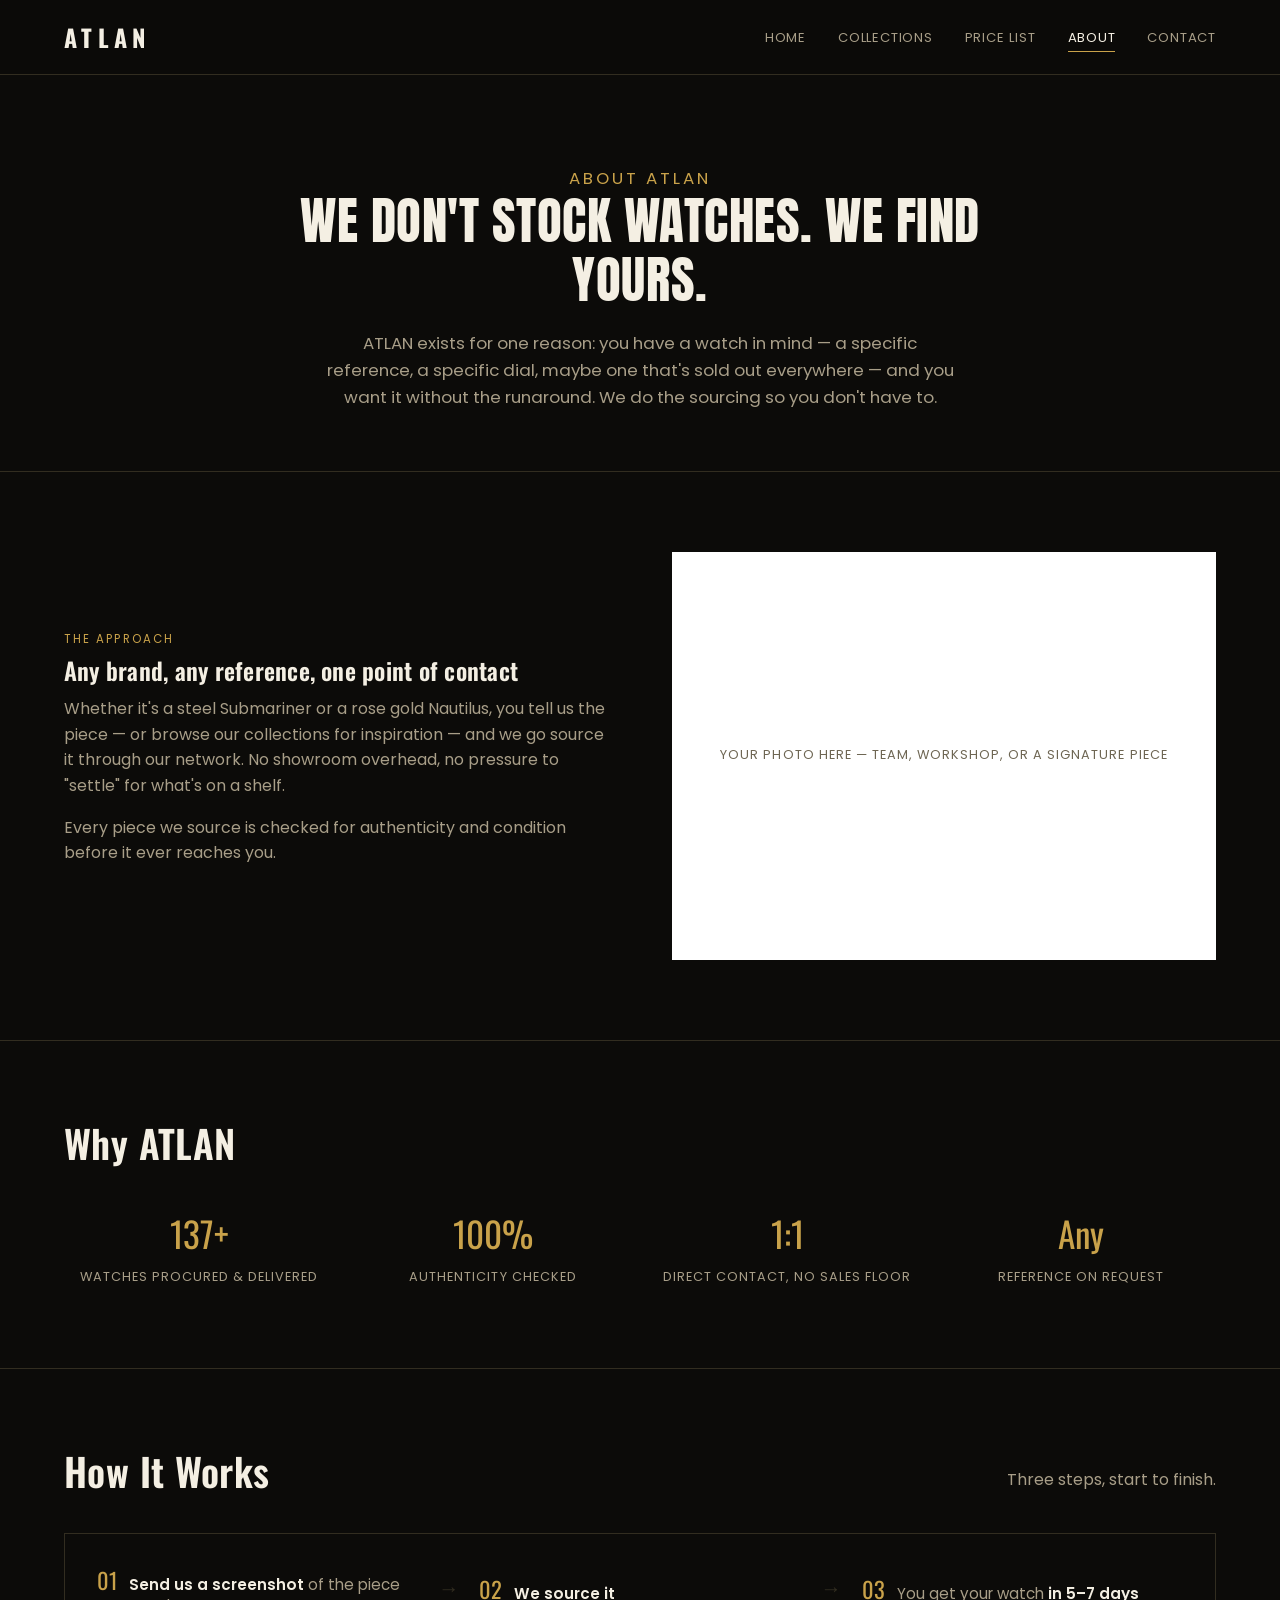
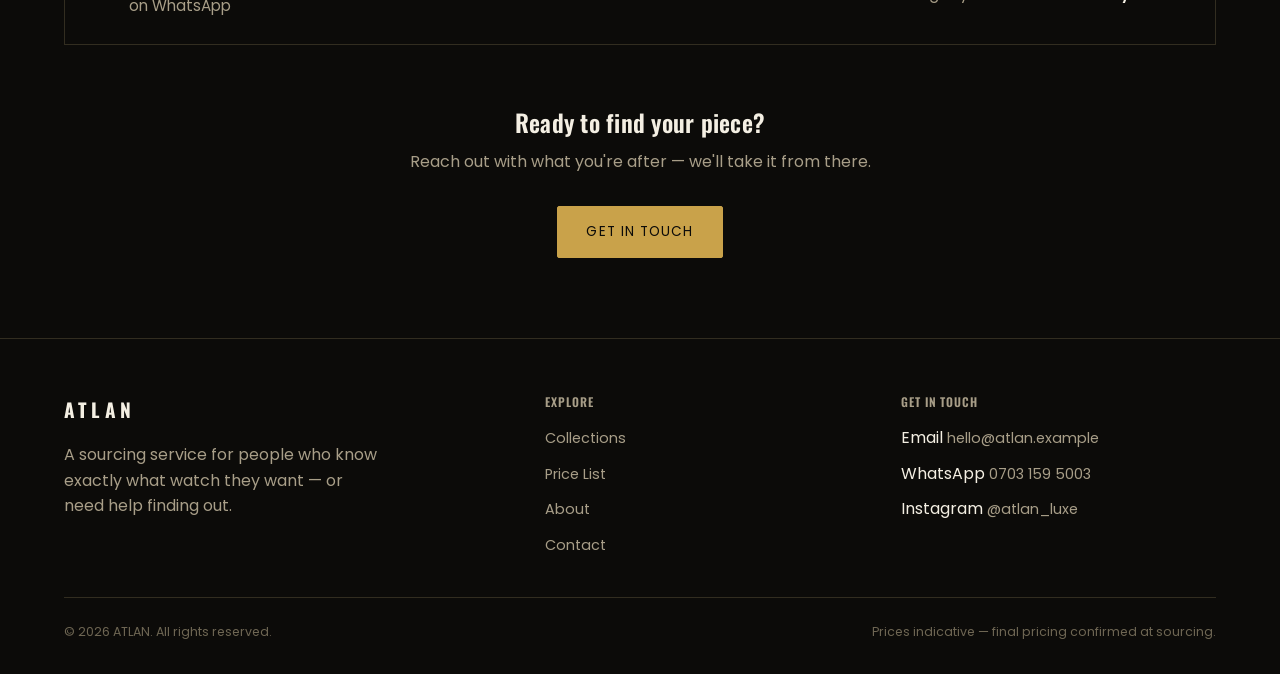
==== commit 428dedc9: "Footer contact labels, WhatsApp DM link, and spacing fixes - Footer "Get in Touch" list now labels e" ====
--- a/about.html
+++ b/about.html
@@ -75,7 +75,7 @@
     </div>
   </section>
 
-  <section style="border-bottom:none;">
+  <section style="padding-bottom:32px;border-bottom:none;">
     <div class="container">
       <div class="section-head">
         <h2>How It Works</h2>
@@ -100,7 +100,7 @@
     </div>
   </section>
 
-  <section style="text-align:center;border-bottom:none;">
+  <section style="padding-top:32px;text-align:center;border-bottom:none;">
     <div class="container">
       <h2>Ready to find your piece?</h2>
       <p style="max-width:480px;margin:0 auto 32px;">Reach out with what you're after — we'll take it from there.</p>
@@ -128,9 +128,9 @@
       <div>
         <h4>Get in Touch</h4>
         <ul class="footer-links">
-          <li><a data-site-email href="#"></a></li>
-          <li><a data-site-phone href="#"></a></li>
-          <li><a data-site-instagram href="#" target="_blank" rel="noopener"></a></li>
+          <li>Email <a data-site-email href="#"></a></li>
+          <li>WhatsApp <a data-whatsapp-link href="#" target="_blank" rel="noopener"></a></li>
+          <li>Instagram <a data-site-instagram href="#" target="_blank" rel="noopener"></a></li>
         </ul>
       </div>
     </div>
--- a/css/style.css
+++ b/css/style.css
@@ -432,7 +432,7 @@
 /* ---------------- Catalog layout ---------------- */
 
 .catalog-hero {
-  padding: 64px 0 32px;
+  padding: 32px 0 32px;
   border-bottom: 1px solid var(--line);
 }
 
@@ -475,7 +475,6 @@
   align-items: center;
   gap: 12px;
   flex-wrap: wrap;
-  padding-top: 48px;
   margin-bottom: 32px;
   position: relative;
   z-index: 5;
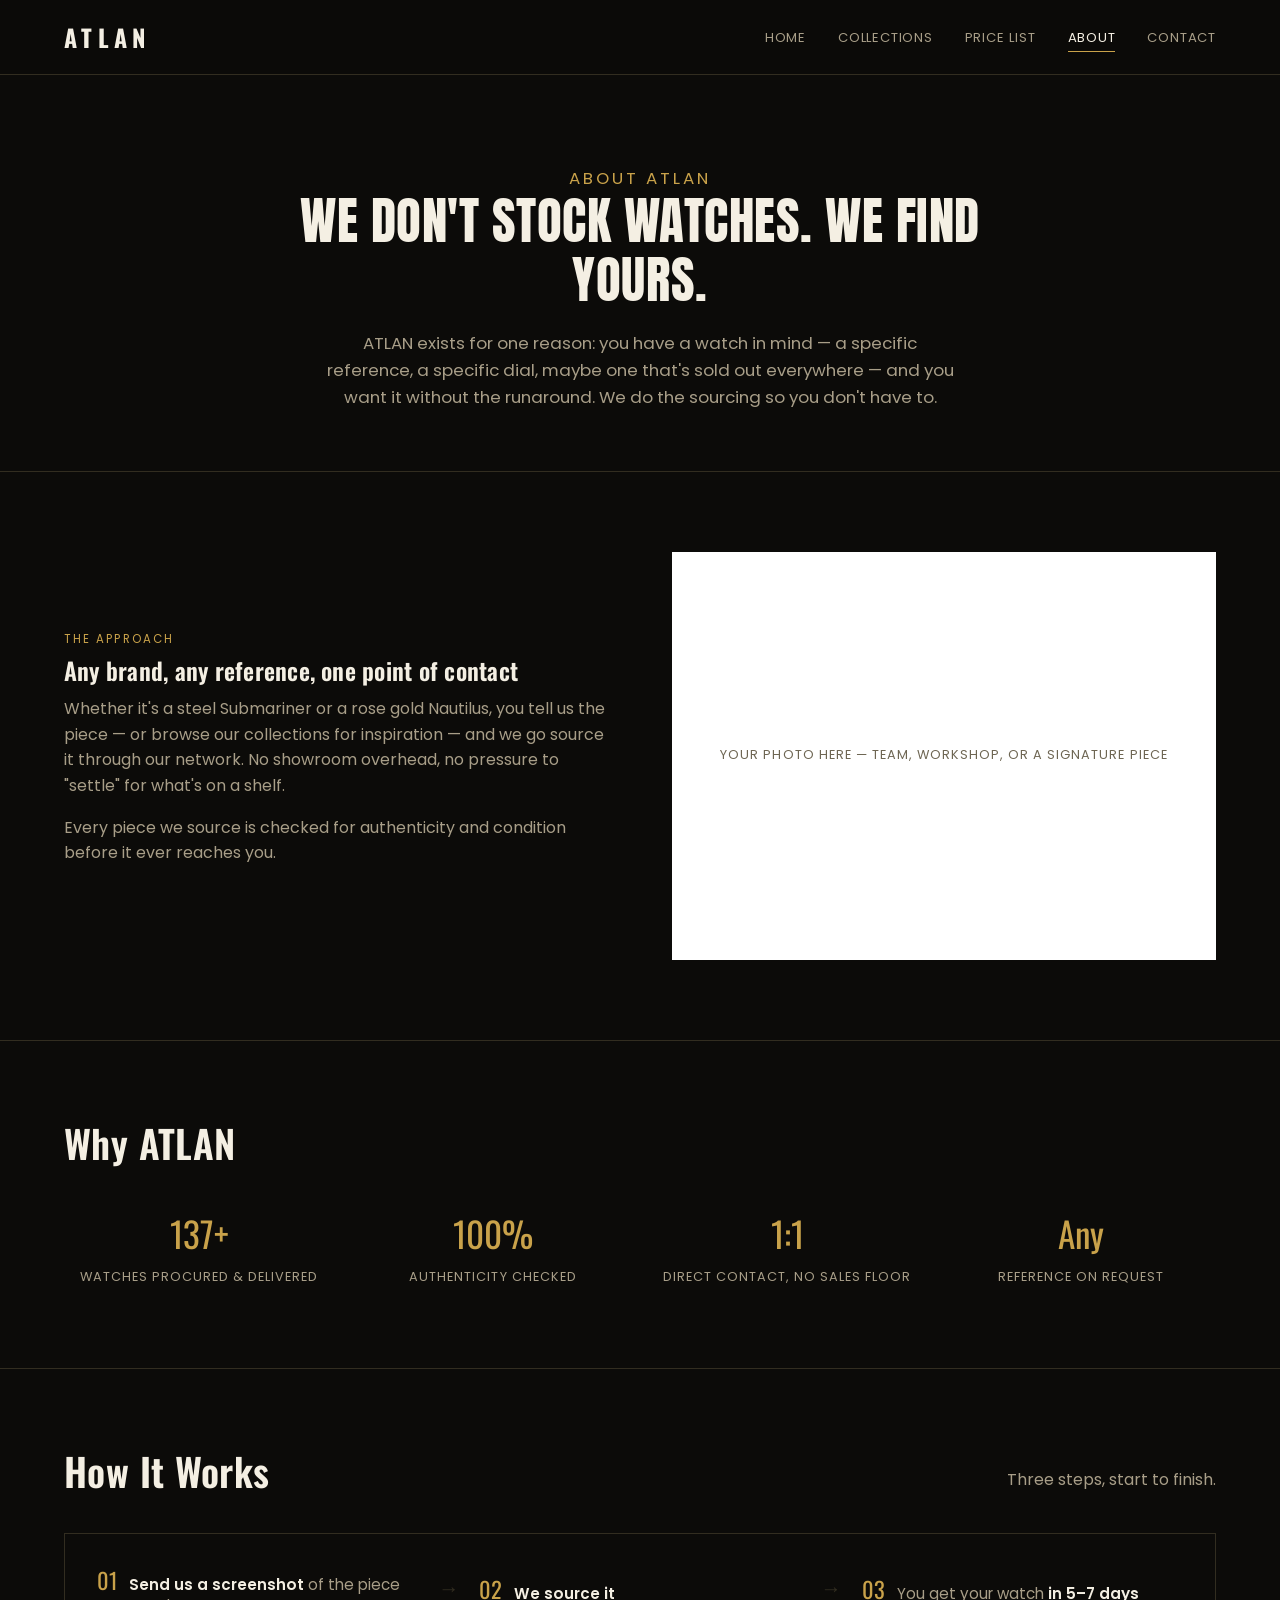
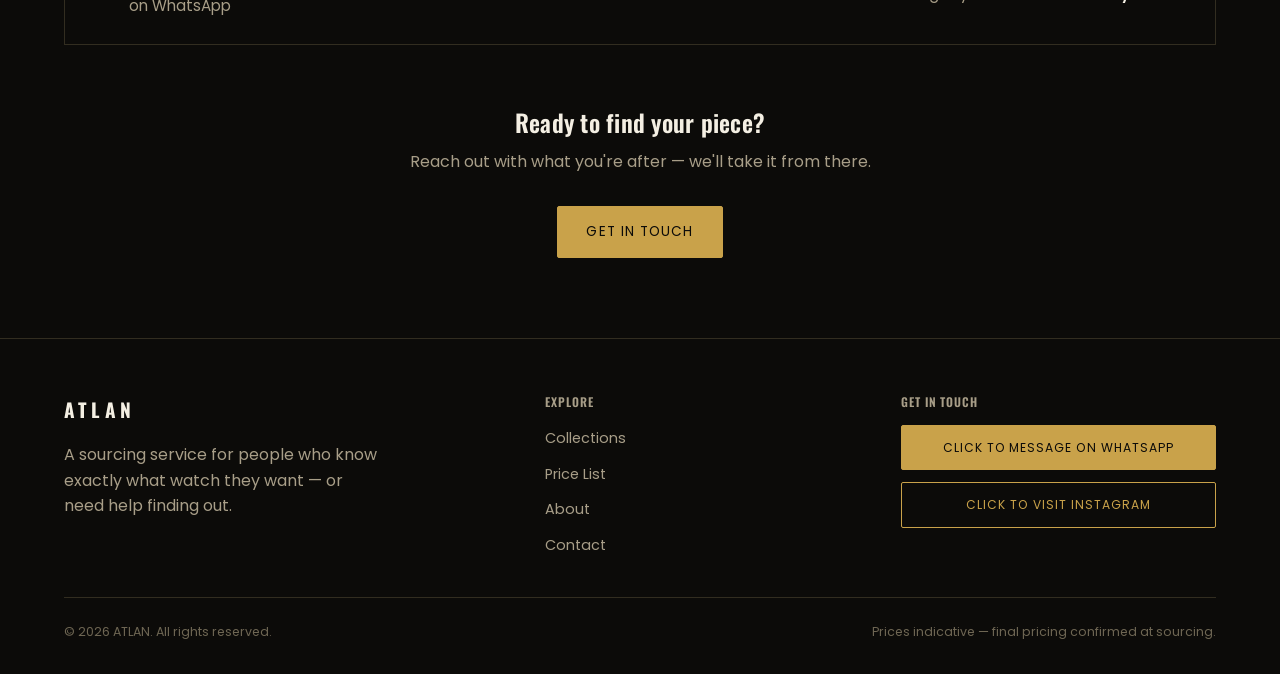
==== commit 7bd26b4b: "Footer CTA buttons and single-row catalog filters - Footer "Get in Touch" is now two clearly clickab" ====
--- a/about.html
+++ b/about.html
@@ -127,11 +127,10 @@
       </div>
       <div>
         <h4>Get in Touch</h4>
-        <ul class="footer-links">
-          <li>Email <a data-site-email href="#"></a></li>
-          <li>WhatsApp <a data-whatsapp-link href="#" target="_blank" rel="noopener"></a></li>
-          <li>Instagram <a data-site-instagram href="#" target="_blank" rel="noopener"></a></li>
-        </ul>
+        <div class="footer-cta">
+          <a data-whatsapp-link href="#" target="_blank" rel="noopener" class="btn btn-solid btn-block">Click to Message on WhatsApp</a>
+          <a data-instagram-link href="#" target="_blank" rel="noopener" class="btn btn-block">Click to Visit Instagram</a>
+        </div>
       </div>
     </div>
     <div class="footer-bottom">
--- a/css/style.css
+++ b/css/style.css
@@ -436,32 +436,6 @@
   border-bottom: 1px solid var(--line);
 }
 
-.brand-nav {
-  display: flex;
-  gap: 10px;
-  flex-wrap: wrap;
-  margin-top: 24px;
-}
-
-.chip {
-  border: 1px solid var(--line);
-  padding: 8px 16px;
-  font-size: 0.78rem;
-  letter-spacing: 0.05em;
-  text-transform: uppercase;
-  color: var(--grey-400);
-  border-radius: var(--radius);
-}
-.chip:hover {
-  color: var(--accent, var(--gold));
-  border-color: var(--accent, var(--gold));
-}
-.chip.is-active {
-  background: var(--accent, var(--gold));
-  color: var(--white);
-  border-color: var(--accent, var(--gold));
-}
-
 .brand-accent-bar {
   display: block;
   width: 48px;
@@ -470,100 +444,40 @@
   margin-bottom: 18px;
 }
 
+.brand-select {
+  margin-top: 20px;
+  min-width: 220px;
+  font-size: 0.95rem;
+  padding: 12px 40px 12px 16px;
+}
+
 .filter-bar {
-  display: flex;
-  align-items: center;
-  gap: 12px;
-  flex-wrap: wrap;
-  margin-bottom: 32px;
-  position: relative;
-  z-index: 5;
-}
-
-.filter-dropdown {
-  position: relative;
-}
-
-.filter-dropdown__btn {
-  display: flex;
-  align-items: center;
-  gap: 8px;
-  background: var(--near-black);
-  border: 1px solid var(--line);
-  color: var(--grey-400);
-  padding: 12px 18px;
-  font-family: var(--font-body);
-  font-size: 0.85rem;
-  letter-spacing: 0.03em;
-  text-transform: uppercase;
-  cursor: pointer;
-  border-radius: var(--radius);
-  transition: color 0.2s ease, border-color 0.2s ease;
-}
-.filter-dropdown__btn .caret {
-  font-size: 0.65rem;
-  transition: transform 0.2s ease;
-}
-.filter-dropdown:hover .filter-dropdown__btn,
-.filter-dropdown.is-open .filter-dropdown__btn {
-  color: var(--white);
-  border-color: var(--gold);
-}
-.filter-dropdown.has-selection .filter-dropdown__btn {
-  color: var(--gold);
-  border-color: var(--gold);
-}
-.filter-dropdown.is-open .caret {
-  transform: rotate(180deg);
-}
-
-.filter-dropdown__panel {
-  display: none;
-  flex-direction: column;
-  gap: 10px;
-  position: absolute;
-  top: calc(100% + 8px);
-  left: 0;
-  min-width: 220px;
-  background: var(--near-black);
-  border: 1px solid var(--line);
-  padding: 18px;
-  z-index: 20;
-}
-.filter-dropdown.is-open .filter-dropdown__panel {
-  display: flex;
-}
-
-.filter-option {
   display: flex;
   align-items: center;
   gap: 10px;
-  font-size: 0.88rem;
-  color: var(--grey-400);
-  cursor: pointer;
-}
-.filter-option:hover {
-  color: var(--white);
-}
-.filter-option input {
-  accent-color: var(--gold);
-}
-.filter-option .swatch {
-  width: 14px;
-  height: 14px;
-  border-radius: 50%;
-  border: 1px solid var(--line);
-  display: inline-block;
+  flex-wrap: nowrap;
+  margin-bottom: 12px;
+}
+.filter-bar select {
+  flex: 1 1 0;
+  min-width: 0;
+  max-width: 220px;
+  padding: 10px 26px 10px 10px;
+  background-position: right 8px center;
+  background-size: 11px;
+  font-size: 0.8rem;
 }
 
 .clear-filters {
+  display: block;
+  margin-bottom: 20px;
   background: none;
   border: none;
   color: var(--grey-400);
   text-decoration: underline;
   font-size: 0.82rem;
   cursor: pointer;
-  padding: 12px 4px;
+  padding: 4px;
 }
 .clear-filters:hover {
   color: var(--white);
@@ -584,13 +498,21 @@
 }
 
 select {
-  background: var(--near-black);
-  color: var(--white);
-  border: 1px solid var(--line);
-  padding: 10px 14px;
+  background-color: var(--near-black);
+  background-image: url("data:image/svg+xml,%3Csvg xmlns='http://www.w3.org/2000/svg' viewBox='0 0 20 20' fill='none' stroke='%23ffffff' stroke-width='2' stroke-linecap='round' stroke-linejoin='round'%3E%3Cpath d='M5 8l5 5 5-5'/%3E%3C/svg%3E");
+  background-repeat: no-repeat;
+  background-position: right 14px center;
+  background-size: 13px;
+  appearance: none;
+  -webkit-appearance: none;
+  -moz-appearance: none;
+  color: var(--white);
+  border: 1px solid var(--white);
+  padding: 10px 38px 10px 14px;
   font-family: var(--font-body);
   font-size: 0.85rem;
   border-radius: var(--radius);
+  cursor: pointer;
 }
 
 .empty-state {
@@ -867,6 +789,9 @@
   border-radius: var(--radius);
   resize: vertical;
 }
+.field select {
+  border-color: var(--white);
+}
 .field input:focus,
 .field textarea:focus,
 .field select:focus {
@@ -920,6 +845,16 @@
   color: var(--white);
 }
 
+.footer-cta {
+  display: flex;
+  flex-direction: column;
+  gap: 12px;
+}
+.footer-cta .btn {
+  padding: 12px 18px;
+  font-size: 0.76rem;
+}
+
 .footer-bottom {
   border-top: 1px solid var(--line);
   padding-top: 24px;
@@ -942,6 +877,9 @@
   opacity: 1;
   transform: translateY(0);
 }
+.reveal.is-settled {
+  transform: none;
+}
 @media (prefers-reduced-motion: reduce) {
   .reveal {
     opacity: 1;
@@ -990,6 +928,9 @@
 @media (max-width: 640px) {
   .nav-toggle {
     display: flex;
+  }
+  .filter-bar {
+    gap: 6px;
   }
   .nav-links {
     position: absolute;
